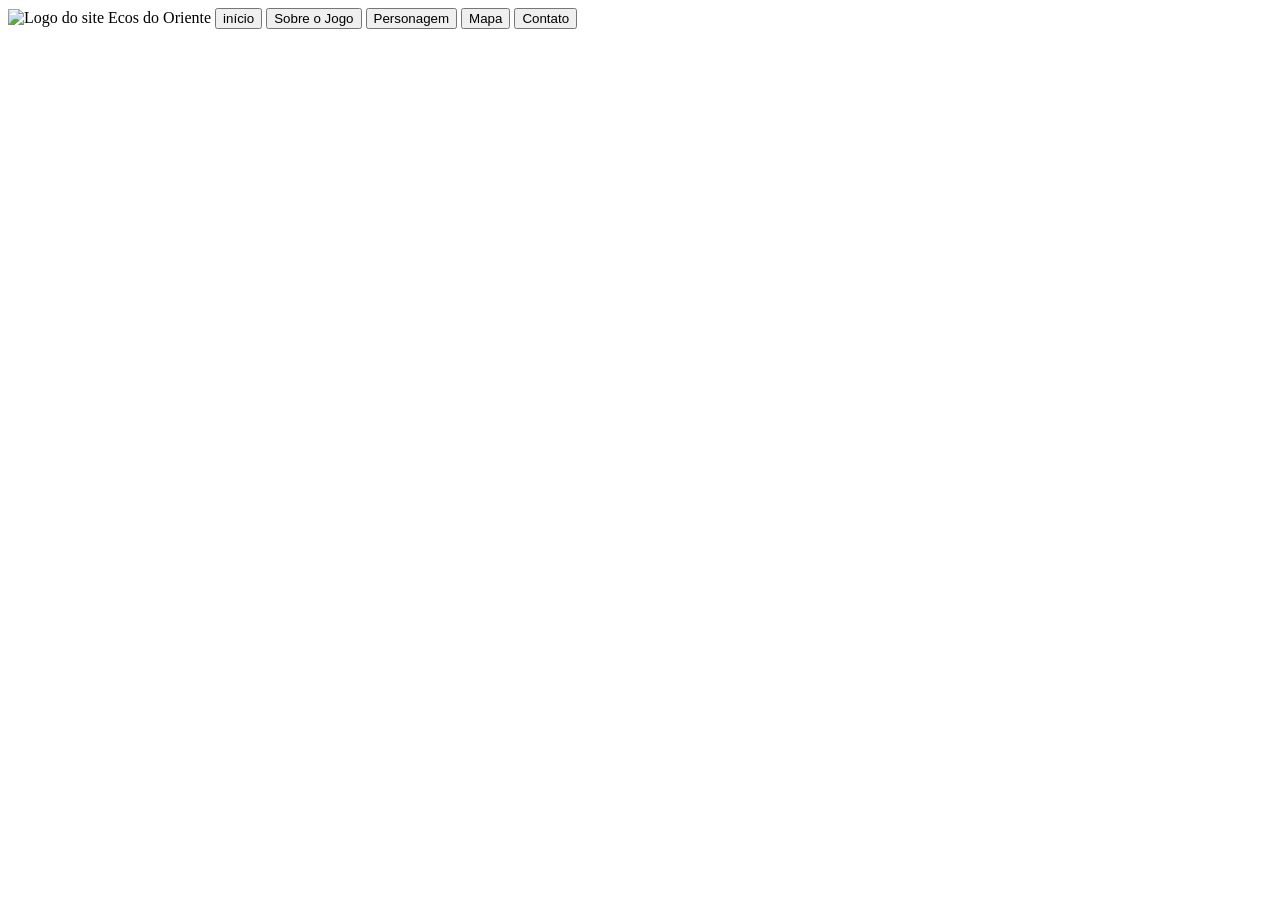
==== index.html @ e4be95c1 "rascunho" ====
<!DOCTYPE html>
<html lang="pt-br">
<head>
    <meta charset="UTF-8">
    <meta name="viewport" content="width=device-width, initial-scale=1.0">
    <title>Ecos do Oriente</title>
</head>
<body>
    <header>
        <img src="img/logo.png" alt="Logo do site Ecos do Oriente">
        <button>início</button>
        <button>Sobre o Jogo</button>
        <button>Personagem</button>
        <button>Mapa</button>
        <button>Contato</button>
    </header>
</body>
</html>
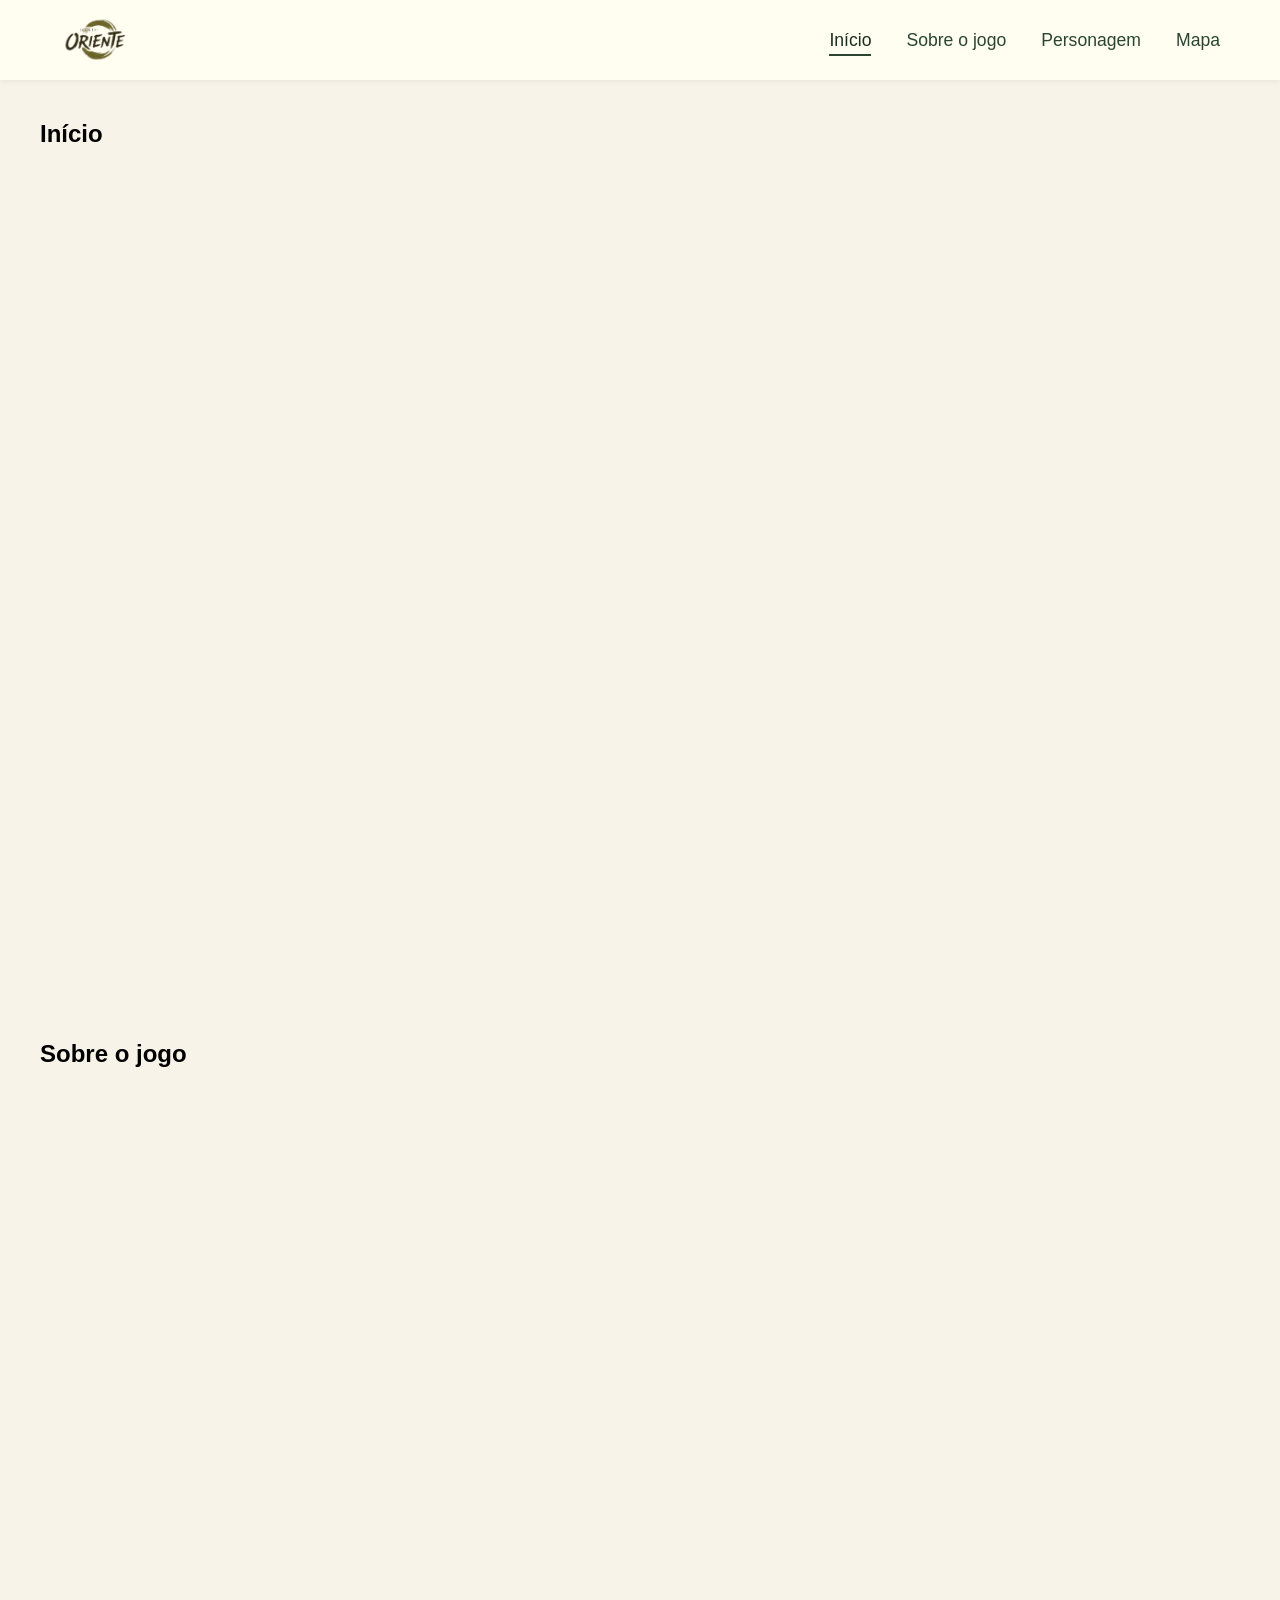
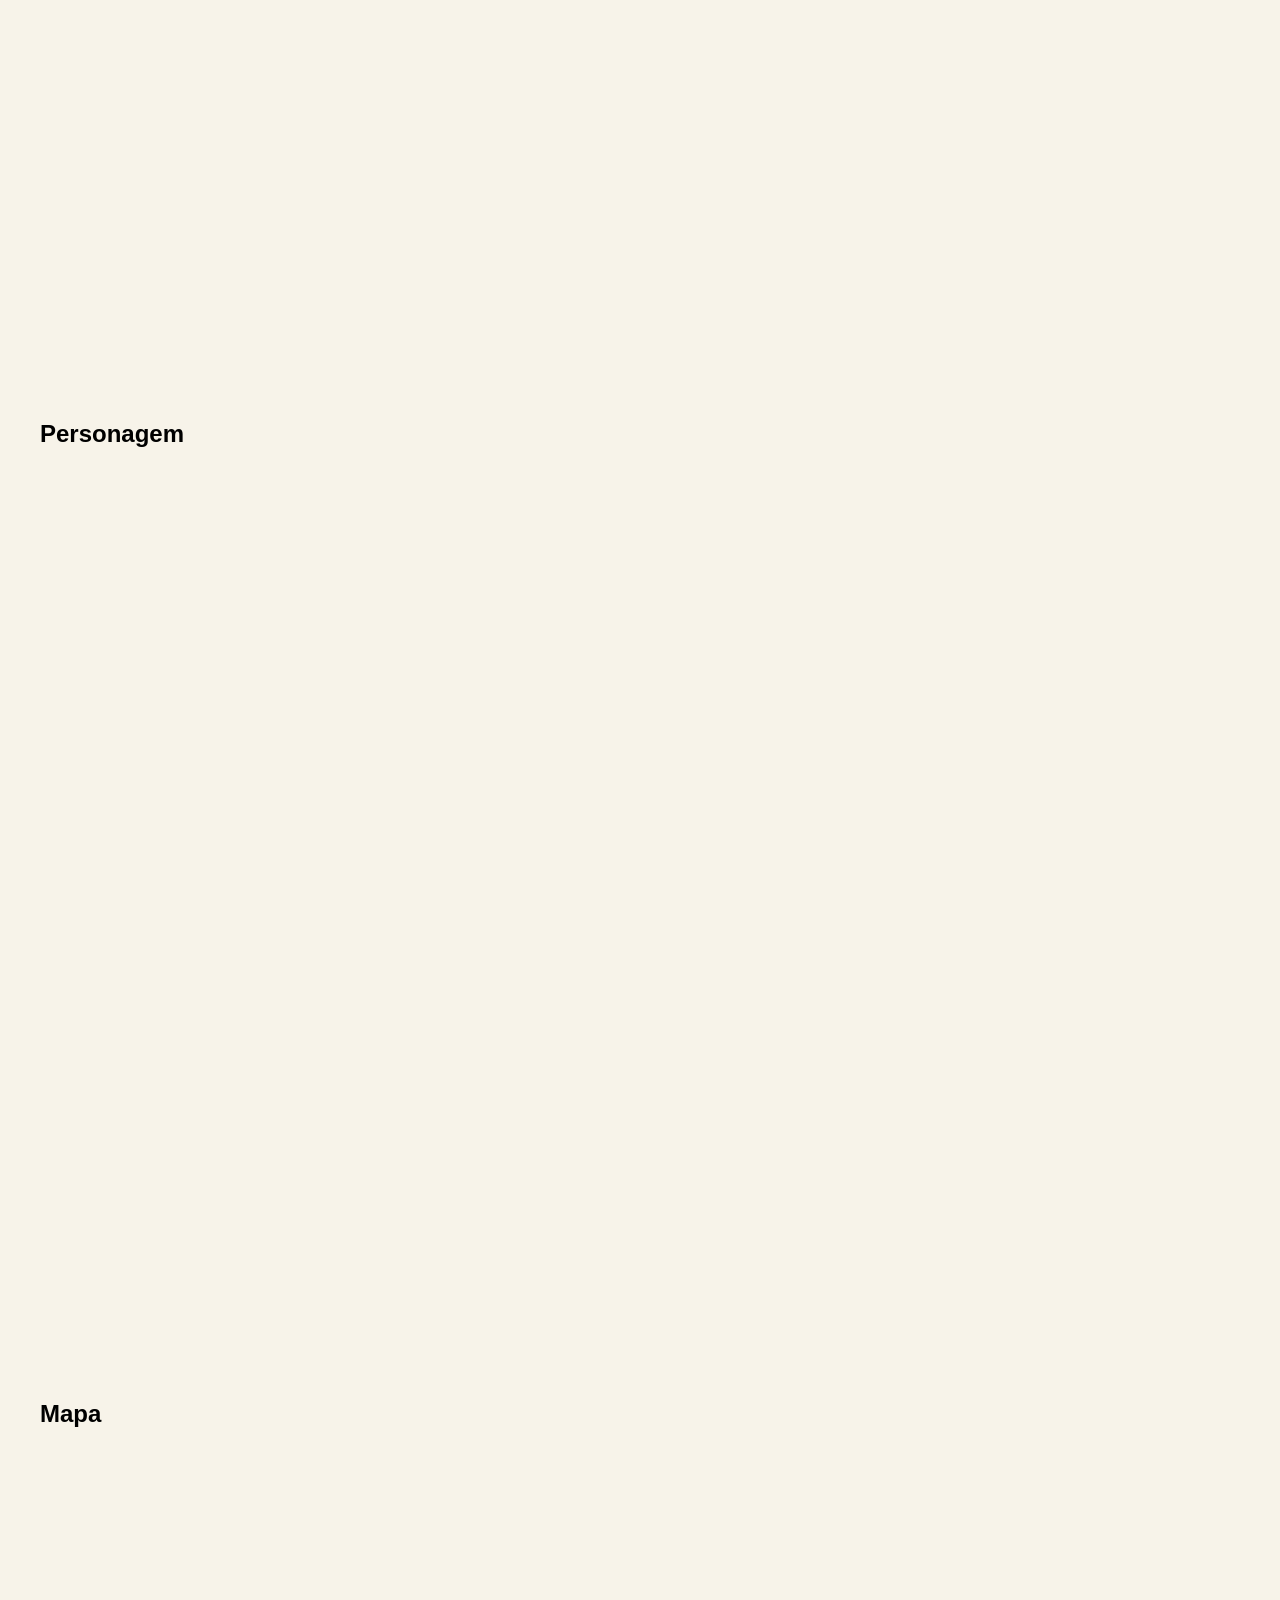
==== commit 6038047e: "base" ====
--- a/index.html
+++ b/index.html
@@ -4,15 +4,46 @@
     <meta charset="UTF-8">
     <meta name="viewport" content="width=device-width, initial-scale=1.0">
     <title>Ecos do Oriente</title>
+    <link rel="stylesheet" href="style.css">
+    <link rel="icon" href="img/logo.png" type="image/png">
 </head>
 <body>
-    <header>
-        <img src="img/logo.png" alt="Logo do site Ecos do Oriente">
-        <button>início</button>
-        <button>Sobre o Jogo</button>
-        <button>Personagem</button>
-        <button>Mapa</button>
-        <button>Contato</button>
-    </header>
+    <header class="navbar">
+        <div class="logo">
+          <img src="img/logo.png" alt="Logótipo Ecos do Oriente">
+        </div>
+        
+        <!-- <nav> indica aos motores de busca que esta área contém as ligações de navegação do site -->
+        <nav>
+          <ul class="nav-links">
+            <!--href aponta diretamente para a <section> que tem o id="inicio" -->
+            <li><a href="#inicio" class="active">Início</a></li>
+            <li><a href="#sobre">Sobre o jogo</a></li>
+            <li><a href="#personagem">Personagem</a></li>
+            <li><a href="#mapa">Mapa</a></li>
+    
+          </ul>
+        </nav>
+    
+      </header>
+      <!--Início-->
+      <section id="inicio" class="section">
+        <h1>Início</h1>
+      </section>
+    
+      <!-- Sobre -->
+      <section id="sobre" class="section">
+        <h2>Sobre o jogo</h2>
+      </section>
+    
+      <!-- Personagem -->
+      <section id="personagem" class="section">
+        <h2>Personagem</h2>
+      </section>
+    
+      <!-- Mapa-->
+      <section id="mapa" class="section">
+        <h2>Mapa</h2>
+      </section>
 </body>
 </html>
--- a/style.css
+++ b/style.css
@@ -0,0 +1,66 @@
+
+html {
+    scroll-behavior: smooth;
+    font-family: Arial, sans-serif;
+  }
+  
+  body {
+    margin: 0;
+    padding: 0;
+    background-color: #f7f3e9;
+  }
+  h1{
+    margin-top: 5rem;
+  }
+  
+  
+  .navbar {
+    position: fixed;
+    top: 0;
+    left: 0;
+    width: 100%;
+    height: 80px;
+    background-color: #fffef0;
+    display: flex;
+    justify-content: space-between;
+    align-items: center;
+    padding: 0 60px;
+    box-sizing: border-box;
+    z-index: 1000;
+    box-shadow: 0 2px 5px rgba(0, 0, 0, 0.05);
+  }
+
+  .logo img {
+    height: 50px;
+    display: block;
+  }
+  
+  .nav-links {
+    list-style: none;
+    display: flex;
+    gap: 35px;
+    margin: 0;
+    padding: 0;
+  }
+
+  .nav-links a {
+    text-decoration: none;
+    color: #2b4533;
+    font-size: 1.1rem;
+    font-weight: 500;
+    padding-bottom: 4px;
+    transition: color 0.2s, border-bottom 0.2s;
+  }
+  
+
+  .nav-links a:hover,
+  .nav-links a.active {
+    color: #1a2d21;
+    border-bottom: 2px solid #2b4533;
+  }
+  
+  .section {
+    min-height: 100vh;
+    padding: 40px;
+    scroll-margin-top: 80px; 
+  }
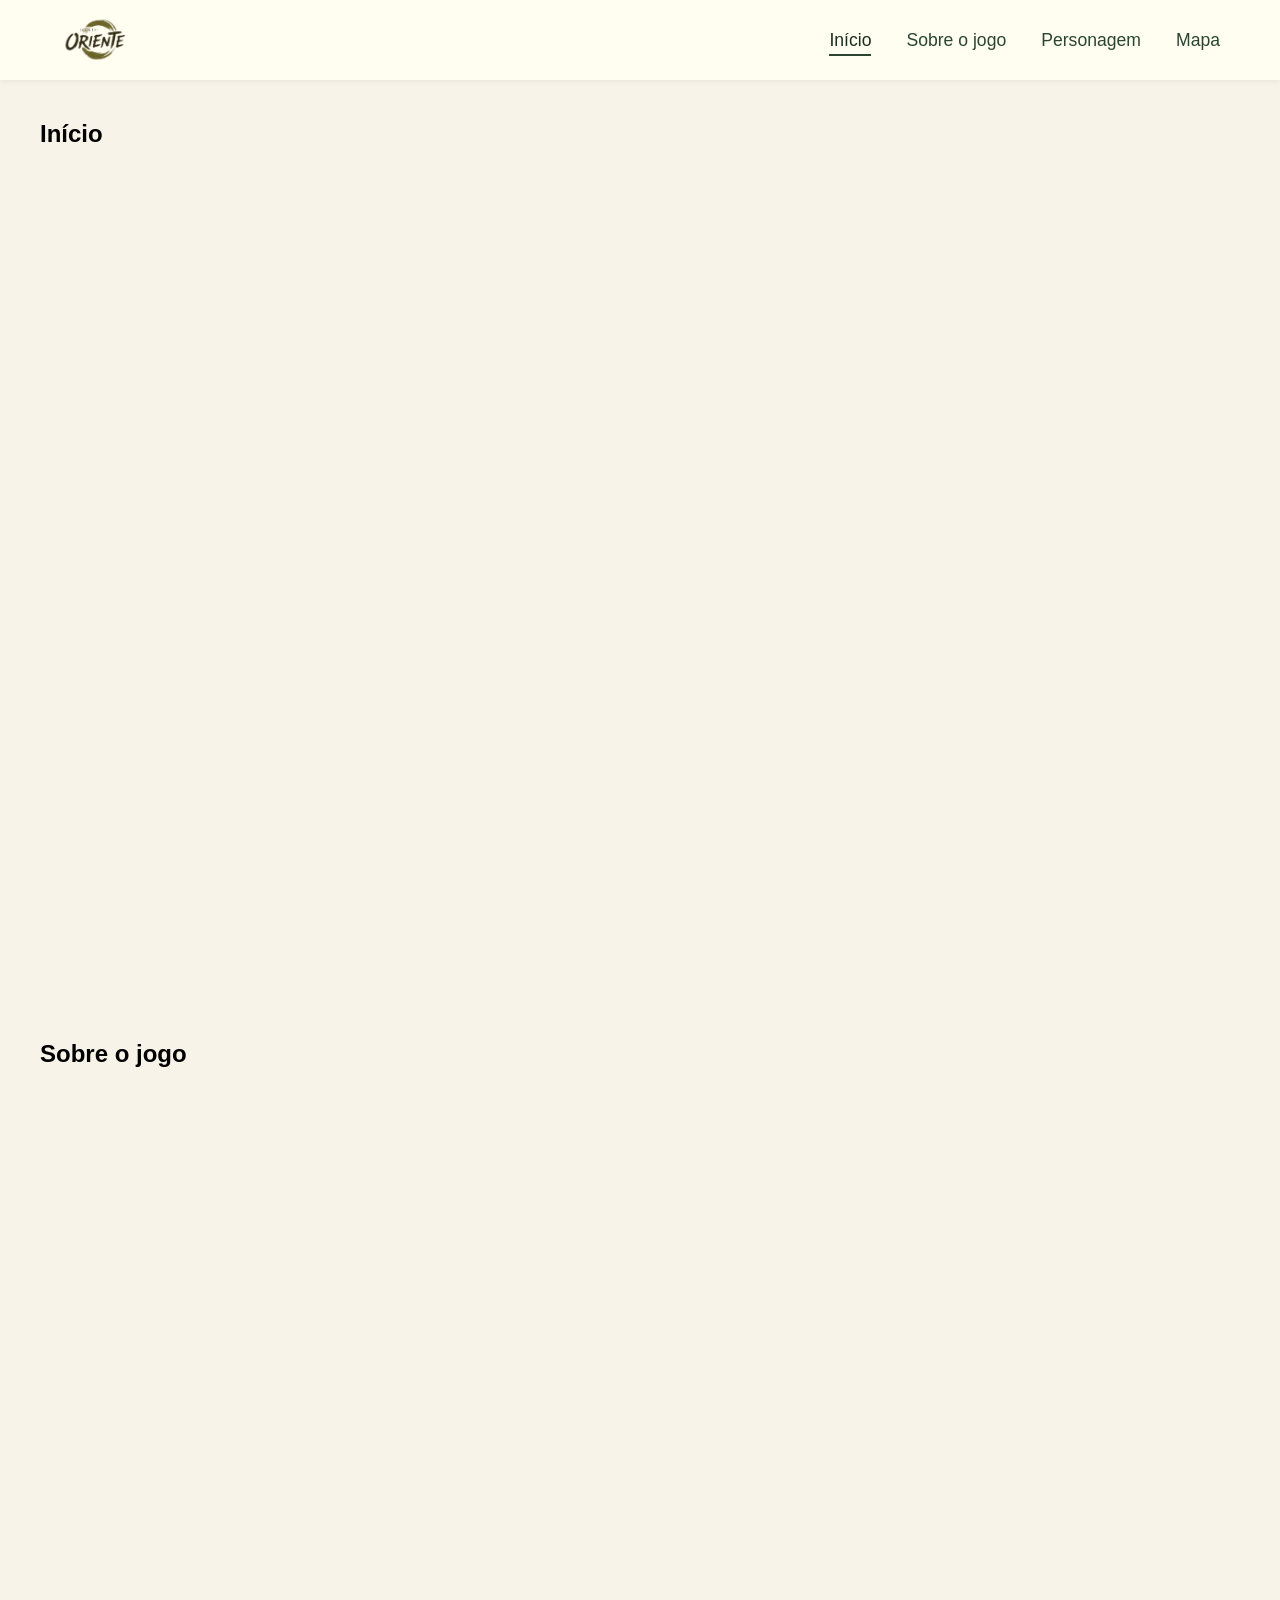
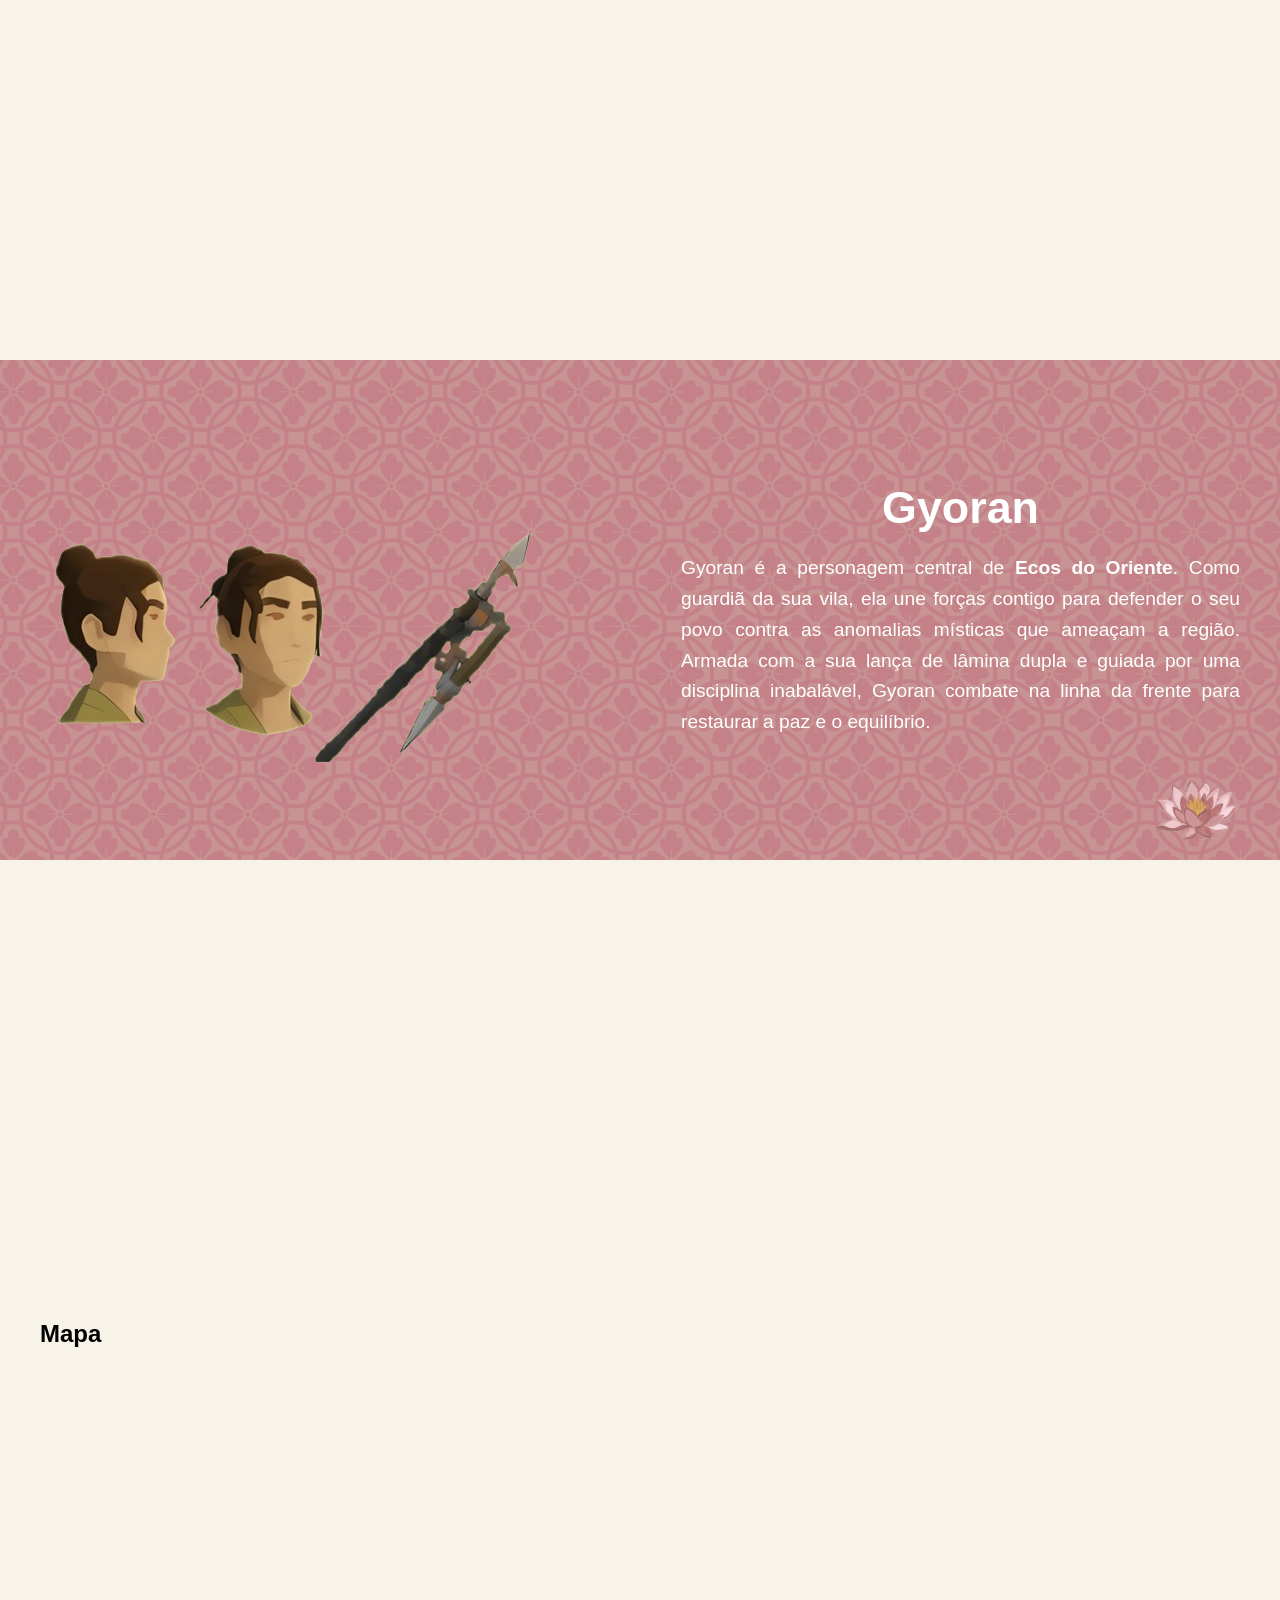
==== commit 562746a7: "personagem" ====
--- a/index.html
+++ b/index.html
@@ -35,11 +35,25 @@
       <section id="sobre" class="section">
         <h2>Sobre o jogo</h2>
       </section>
-    
-      <!-- Personagem -->
-      <section id="personagem" class="section">
-        <h2>Personagem</h2>
-      </section>
+
+        <!-- Personagem -->
+        <section id="personagem" class="section">
+            <div id="imgFundoP">
+            <!-- Imagem da personagem à esquerda -->
+            <img class="img-personagem" src="img/personagem-variacao.png" alt="Variações personagem">
+            
+            <!-- Bloco de texto central -->
+            <div class="texto-container">
+                <h2>Gyoran</h2>
+                <p>
+                Gyoran é a personagem central de <strong>Ecos do Oriente</strong>. Como guardiã da sua vila, ela une forças contigo para defender o seu povo contra as anomalias místicas que ameaçam a região. Armada com a sua lança de lâmina dupla e guiada por uma disciplina inabalável, Gyoran combate na linha da frente para restaurar a paz e o equilíbrio.
+                </p>
+            </div>
+        
+            <!-- Detalhe decorativo -->
+            <img class="img-flor" src="img/flor.png" alt="Flor detalhe">
+            </div>
+        </section>
     
       <!-- Mapa-->
       <section id="mapa" class="section">
--- a/style.css
+++ b/style.css
@@ -63,4 +63,63 @@
     min-height: 100vh;
     padding: 40px;
     scroll-margin-top: 80px; 
-  }+  }
+ /* Zero o padding na seção para encostar o fundo nas bordas da tela */
+#personagem.section {
+    padding: 0;
+  }
+  
+  /* Fundo rosa e alinhamento Flexbox */
+  #imgFundoP {
+    position: relative;
+    display: flex;
+    align-items: center;
+    justify-content: center;
+    gap: 40px;
+    width: 100%;
+    min-height: 500px;
+    background-image: url('img/fundo-Personagem.png');
+    background-size: cover;
+    background-position: center;
+    background-repeat: no-repeat;
+    box-sizing: border-box;
+    padding: 40px;
+    color: #ffffff;
+  }
+  
+  /* Imagem da personagem */
+  .img-personagem {
+    max-height: 400px;
+    width: auto;
+  }
+  
+  /* Container de texto */
+  .texto-container {
+    max-width: 650px;
+    text-align: center;
+  }
+  
+  .texto-container h2 {
+    font-size: 2.8rem;
+    font-weight: bold;
+    color: #ffffff;
+    margin-top: 0;
+    margin-bottom: 20px;
+  }
+  
+/* Estilo do parágrafo justificado */
+.texto-container p {
+    text-align: justify;       /* Justifica o texto */
+    font-size: 1.2rem;          /* Tamanho da fonte */
+    line-height: 1.6;           /* Espaçamento entre as linhas */
+    color: #ffffff;             /* Cor do texto em branco */
+    margin: 0;
+  }
+  
+  /* Imagem da flor posicionada no canto */
+  .img-flor {
+    position: absolute;
+    bottom: 20px;
+    right: 40px;
+    height: 60px;
+  }
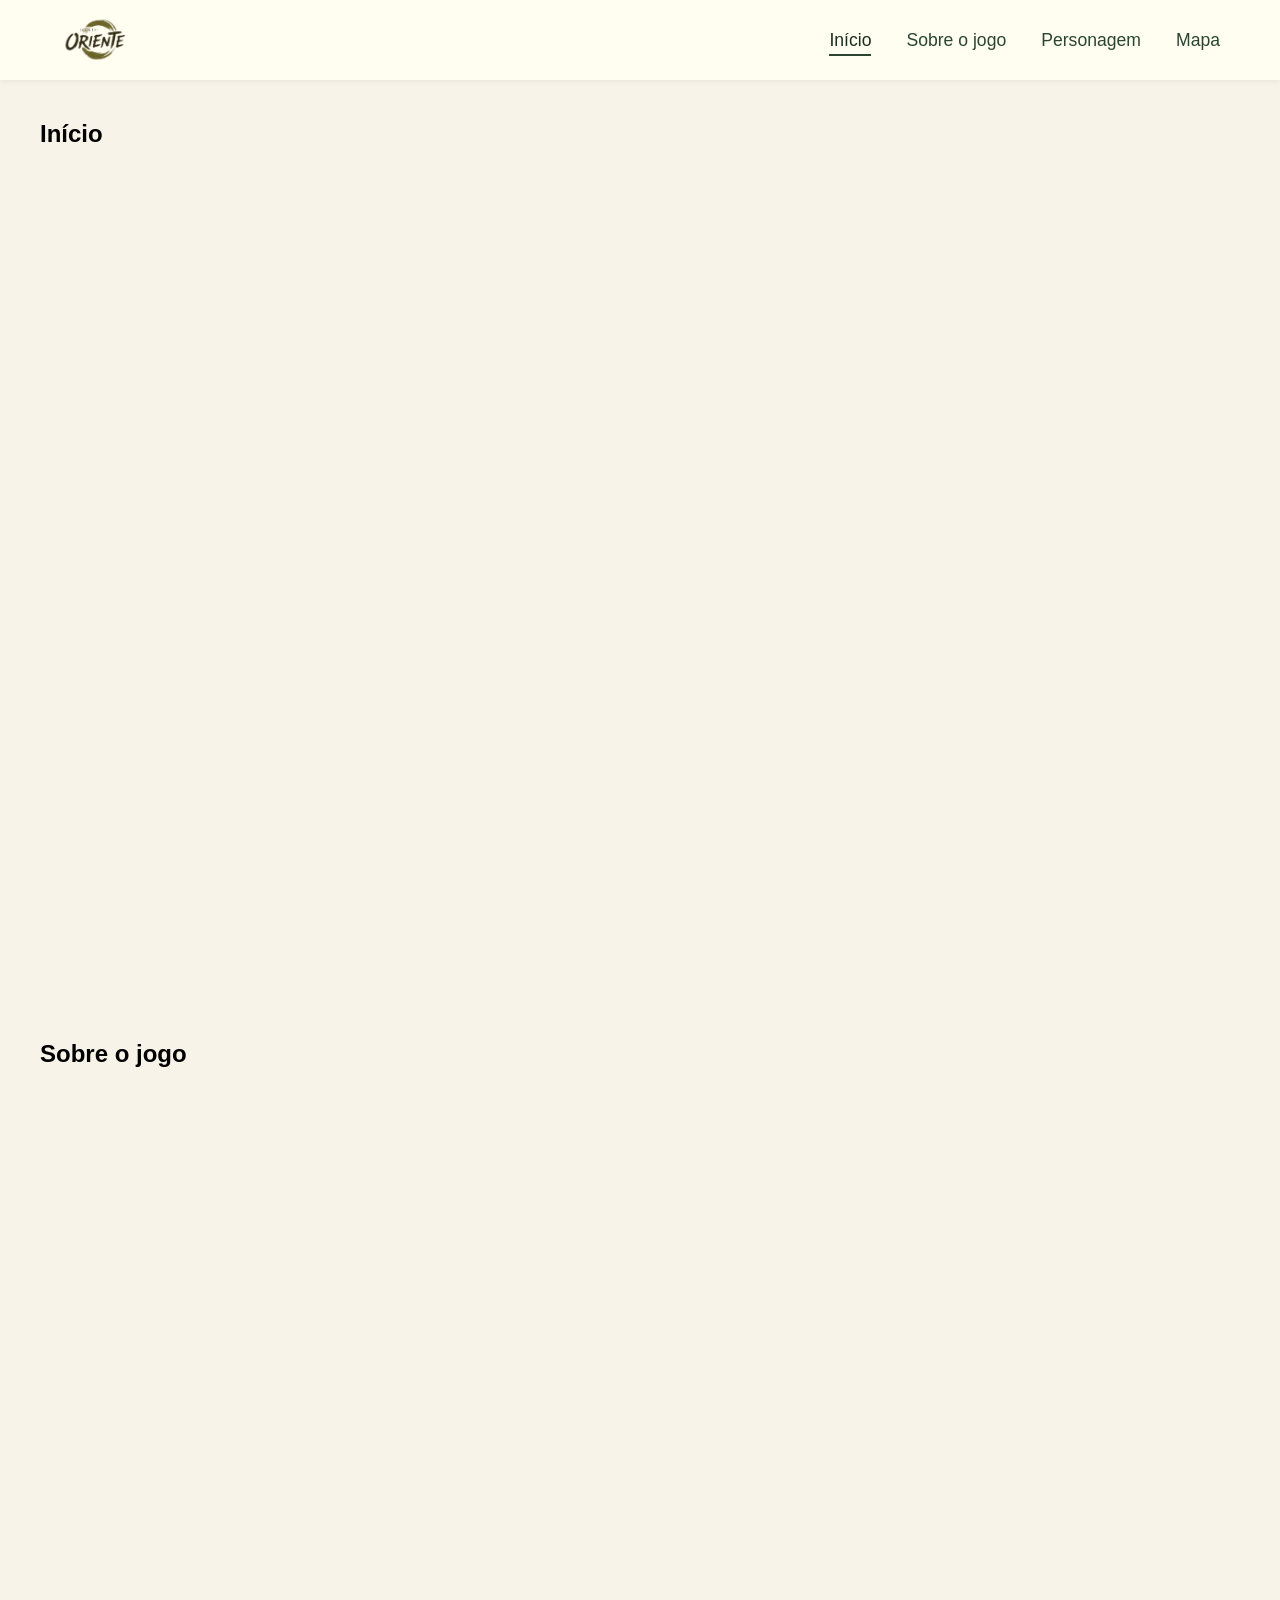
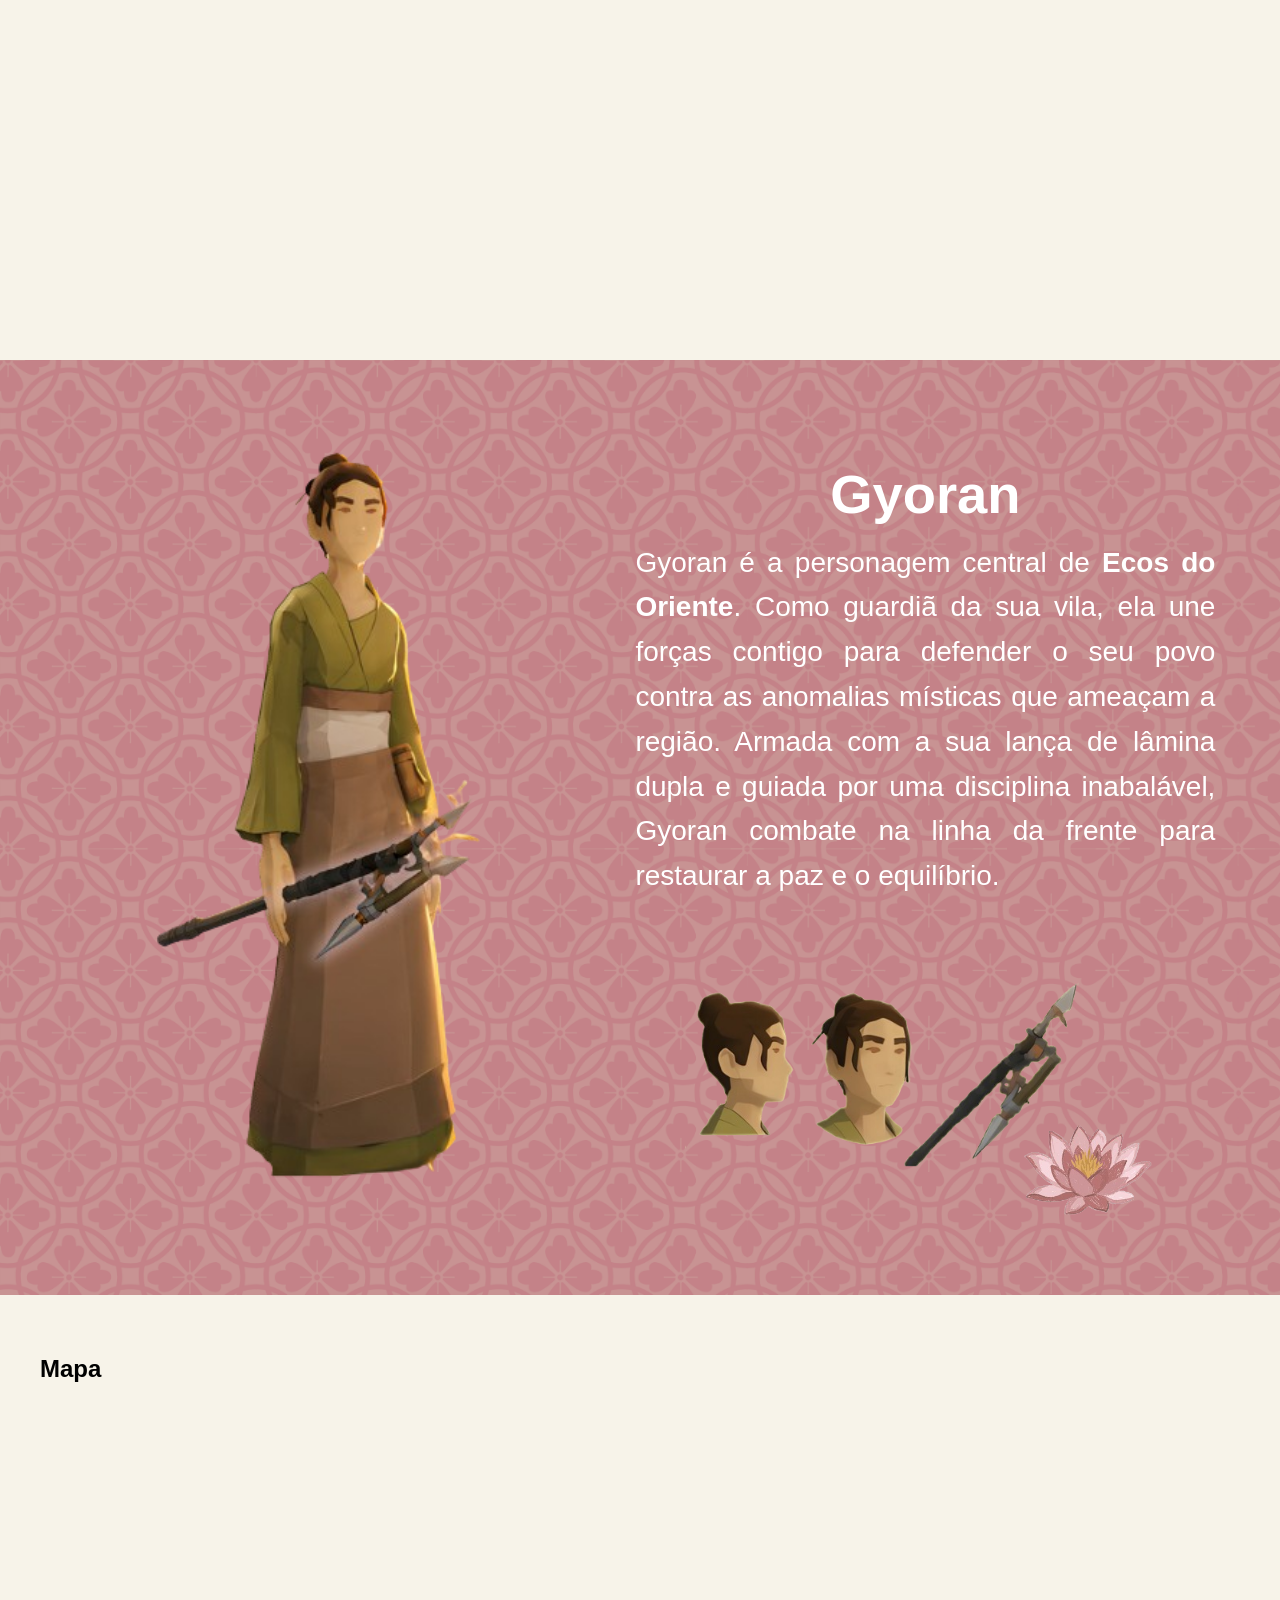
==== commit 62e1a930: "Parte dos personagens finalizada" ====
--- a/index.html
+++ b/index.html
@@ -39,18 +39,21 @@
         <!-- Personagem -->
         <section id="personagem" class="section">
             <div id="imgFundoP">
-            <!-- Imagem da personagem à esquerda -->
-            <img class="img-personagem" src="img/personagem-variacao.png" alt="Variações personagem">
-            
-            <!-- Bloco de texto central -->
+            <!-- 1. Imagem de corpo inteiro à esquerda (substitua o src se o nome do ficheiro for outro) -->
+            <img class="img-personagem-principal" src="img/personagem-corpo.png" alt="Gyoran">
+        
+            <!-- 2. Bloco de conteúdo central (Título + Parágrafo + Variações) -->
             <div class="texto-container">
                 <h2>Gyoran</h2>
                 <p>
                 Gyoran é a personagem central de <strong>Ecos do Oriente</strong>. Como guardiã da sua vila, ela une forças contigo para defender o seu povo contra as anomalias místicas que ameaçam a região. Armada com a sua lança de lâmina dupla e guiada por uma disciplina inabalável, Gyoran combate na linha da frente para restaurar a paz e o equilíbrio.
                 </p>
+                
+                <!-- Imagem das variações/armas posicionada abaixo do parágrafo -->
+                <img class="img-variacoes" src="img/personagem-variacao.png" alt="Variações e armas">
             </div>
         
-            <!-- Detalhe decorativo -->
+            <!-- 3. Flor decorativa no canto inferior direito -->
             <img class="img-flor" src="img/flor.png" alt="Flor detalhe">
             </div>
         </section>
--- a/style.css
+++ b/style.css
@@ -64,62 +64,73 @@
     padding: 40px;
     scroll-margin-top: 80px; 
   }
- /* Zero o padding na seção para encostar o fundo nas bordas da tela */
+/* Zero o padding na seção para encostar o fundo nas bordas do ecrã */
 #personagem.section {
     padding: 0;
   }
   
-  /* Fundo rosa e alinhamento Flexbox */
+  /* Fundo rosa e alinhamento central em Flexbox */
   #imgFundoP {
     position: relative;
     display: flex;
     align-items: center;
     justify-content: center;
-    gap: 40px;
+    gap: 50px;                    /* Espaço entre a personagem da esquerda e o texto */
     width: 100%;
-    min-height: 500px;
+    min-height: 550px;
     background-image: url('img/fundo-Personagem.png');
     background-size: cover;
     background-position: center;
     background-repeat: no-repeat;
     box-sizing: border-box;
-    padding: 40px;
+    padding: 15px 60px 40px 60px; /* Reduzimos de 40px para 15px no topo */
     color: #ffffff;
   }
   
-  /* Imagem da personagem */
-  .img-personagem {
-    max-height: 400px;
+  /* Imagem da personagem de corpo inteiro (à esquerda) */
+  .img-personagem-principal {
+    height: 55rem;                /* Ajuste a altura conforme necessário */
     width: auto;
+    object-fit: contain;
   }
   
-  /* Container de texto */
+  /* Bloco central de texto + imagens abaixo */
   .texto-container {
-    max-width: 650px;
+    display: flex;
+    flex-direction: column;
+    align-items: center;         /* Centraliza o título e a imagem de variações no eixo horizontal */
+    max-width: 580px;
+  }
+  
+  /* Título Gyoran */
+  .texto-container h2 {
+    font-size: 3.4rem;
+    font-weight: bold;
+    color: #ffffff;
+    margin: 0 0 15px 0;
     text-align: center;
   }
   
-  .texto-container h2 {
-    font-size: 2.8rem;
-    font-weight: bold;
+  /* Parágrafo de descrição justificado */
+  .texto-container p {
+    text-align: justify;         /* Alinha o texto de ponta a ponta */
+    font-size: 1.75rem;
+    line-height: 1.6;
     color: #ffffff;
-    margin-top: 0;
-    margin-bottom: 20px;
+    margin: 0 0 25px 0;
   }
   
-/* Estilo do parágrafo justificado */
-.texto-container p {
-    text-align: justify;       /* Justifica o texto */
-    font-size: 1.2rem;          /* Tamanho da fonte */
-    line-height: 1.6;           /* Espaçamento entre as linhas */
-    color: #ffffff;             /* Cor do texto em branco */
-    margin: 0;
+  /* Imagem com os rostos e arma (abaixo do texto) */
+  .img-variacoes {
+    max-width: 30rem;             /* Controla o tamanho das variações abaixo do texto */
+    height: auto;
   }
   
-  /* Imagem da flor posicionada no canto */
+  /* Flor posicionada no canto inferior direito */
   .img-flor {
     position: absolute;
-    bottom: 20px;
-    right: 40px;
-    height: 60px;
-  }
+    bottom: 80px; /* Aumentado (ex: de 25px para 80px) para subir a flor */
+    right: 8rem;
+    width: 8rem;
+    height: auto;
+  }
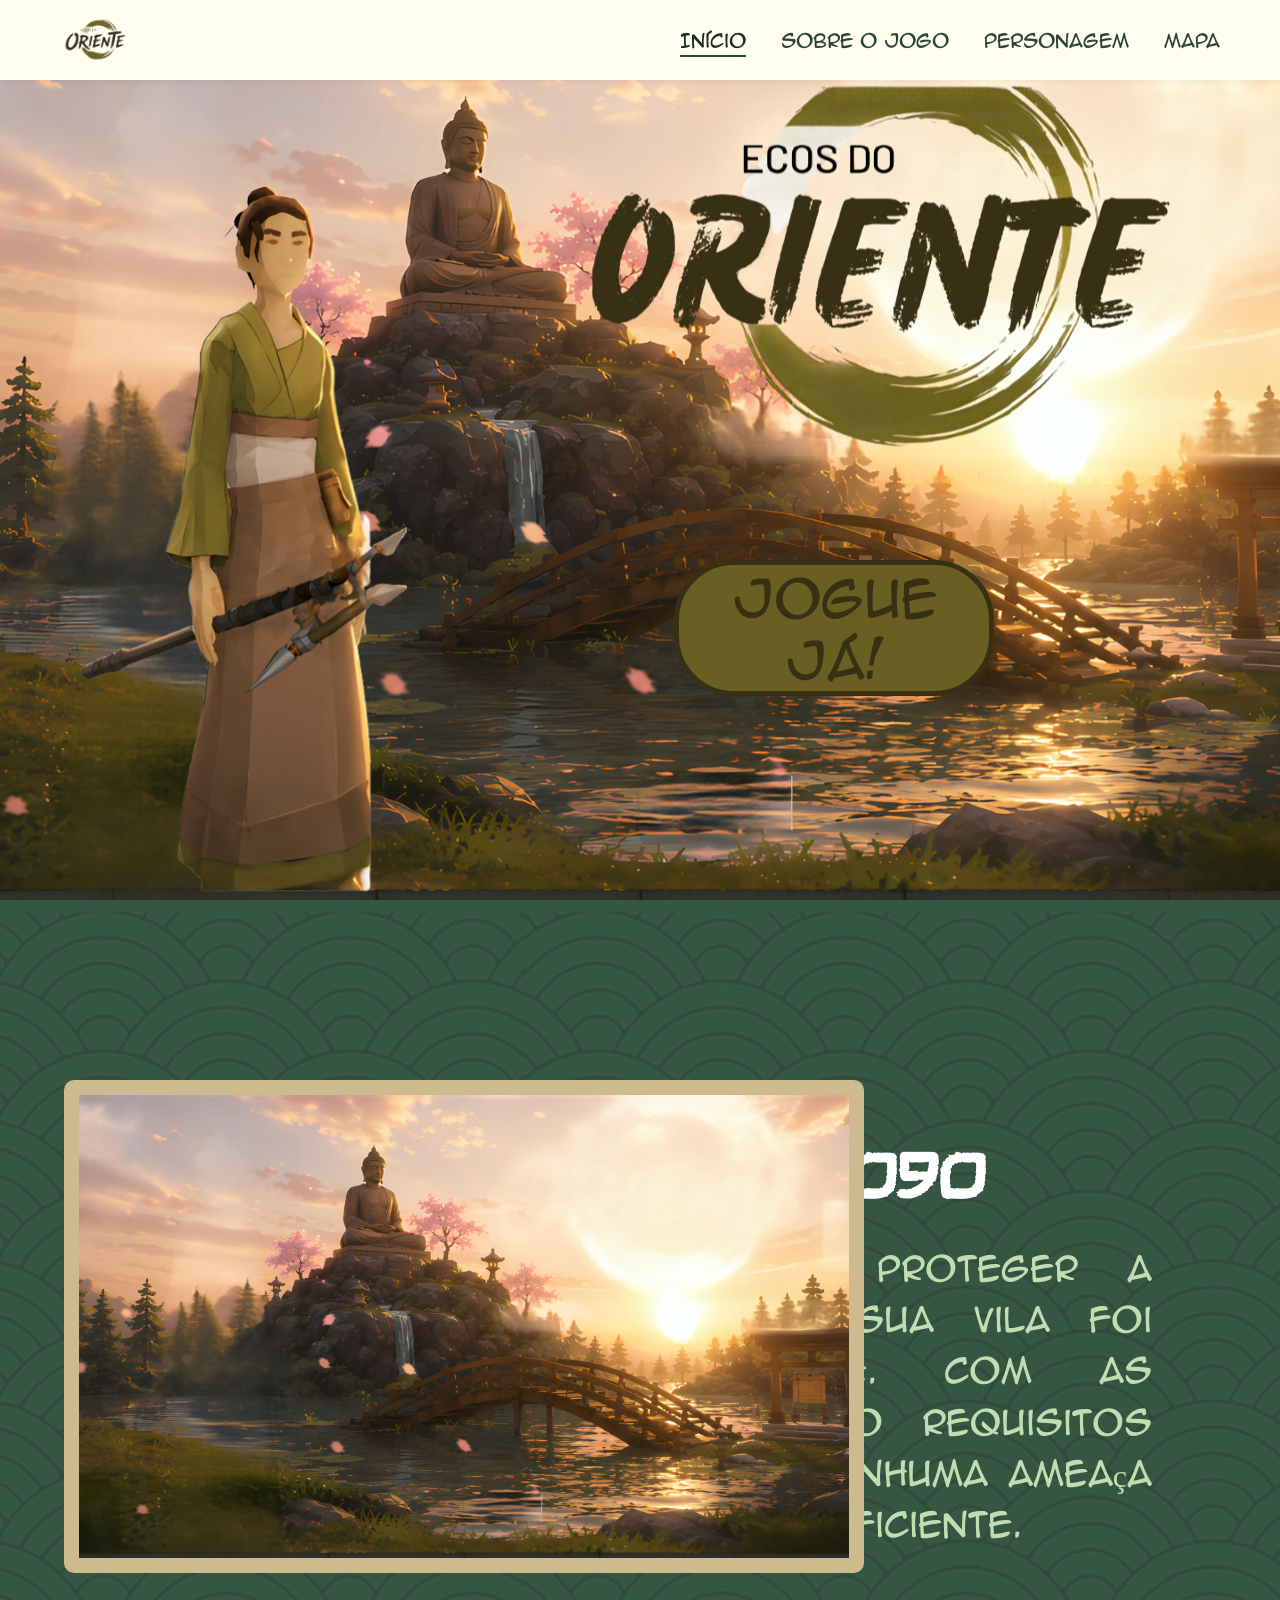
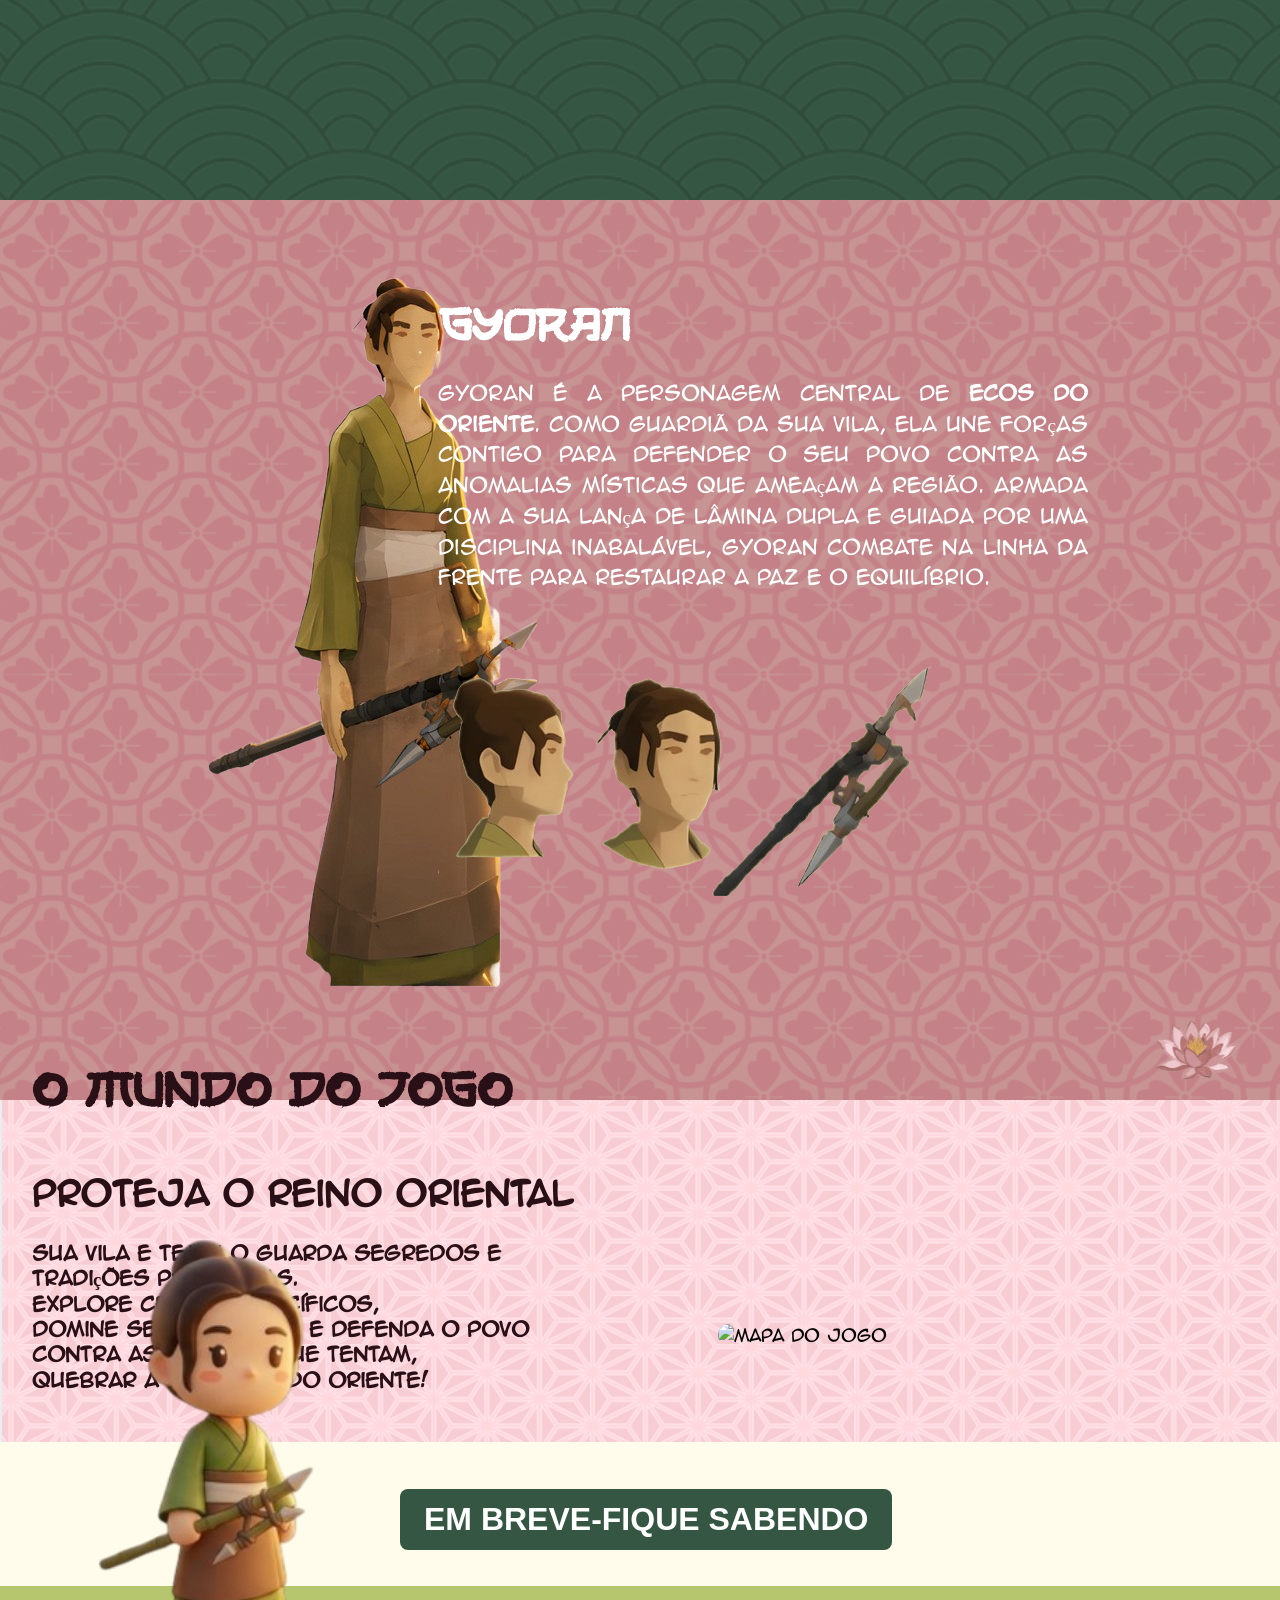
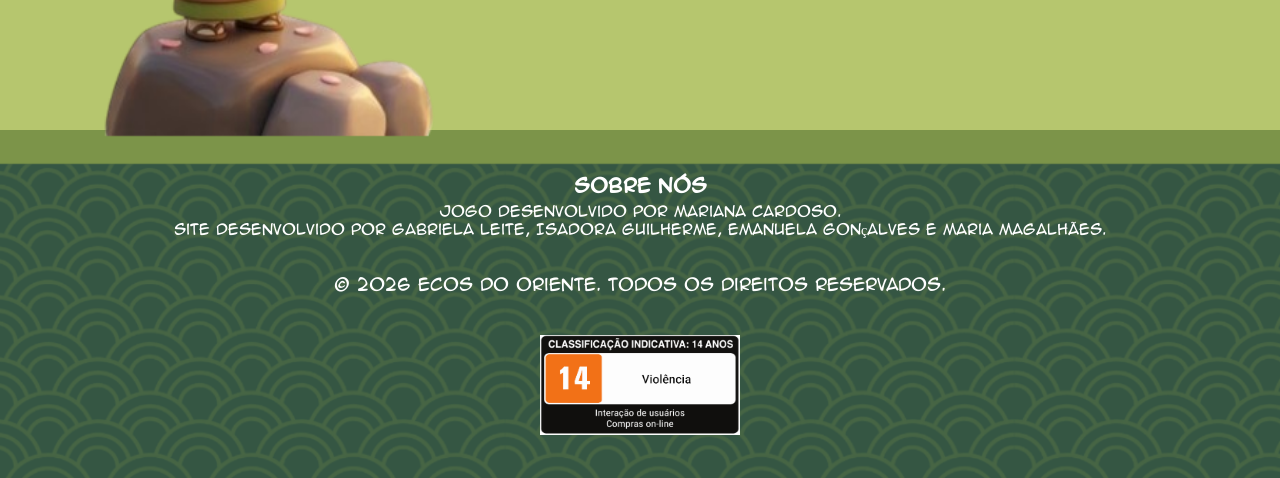
==== commit 7fbe1e40: "por favor vai senao ai jesus" ====
--- a/index.html
+++ b/index.html
@@ -12,7 +12,7 @@
         <div class="logo">
           <img src="img/logo.png" alt="Logótipo Ecos do Oriente">
         </div>
-        
+
         <!-- <nav> indica aos motores de busca que esta área contém as ligações de navegação do site -->
         <nav>
           <ul class="nav-links">
@@ -21,46 +21,111 @@
             <li><a href="#sobre">Sobre o jogo</a></li>
             <li><a href="#personagem">Personagem</a></li>
             <li><a href="#mapa">Mapa</a></li>
-    
+
           </ul>
         </nav>
-    
+
       </header>
       <!--Início-->
       <section id="inicio" class="section">
-        <h1>Início</h1>
+        <div class="carrossel"> <!--Primeiro bloco de conteúdo-->
+            <img id="fundoCarrossel" src="img/imagemcarrossel.png" alt="Imagem do carrossel">
+            <img id="Personagempng" src="img/personagemcarrossel.png" alt="Personagem">
+            <div id ="conectarlogobotao">
+                <img id="logopngCarrossel" src="img/logoCarrossel.png" alt="Mapa">
+                <a href="gremio.html"><button id="jogueja">Jogue já!</button></a>
+            </div>
+        </div>
+      </section>
+
+      <!-- Sobre -->
+      <section id="sobre" class="section">
+        <div class="sobre"> <!--Segundo bloco de conteúdo (sobre o jogo)-->
+            <div id="1primeiradivisao"> <!-- Divisão horizontal do primeiro bloco de conteúdo -->
+                <div id="primeiradivisaoesquerda"> <!-- Divisão vertical do primeiro bloco de conteúdo -->
+                    <h2>Sobre o Jogo</h2>
+                    <p>A missão de proteger a população da sua vila foi dada a você. Com as habilidades e o requisitos necessários, nenhuma ameaça são perigo o suficiente.</p>
+                </div>
+                <div id="primeiradivisaodireita"> 
+                    <img id="imagem.sobre" src="img/imagemcarrossel.png" alt="Imagem sobre o jogo">
+            </div>
+        </div>
       </section>
     
-      <!-- Sobre -->
-      <section id="sobre" class="section">
-        <h2>Sobre o jogo</h2>
-      </section>
-
+      <!-- Personagem -->
+      <section id="personagem" class="section">
         <!-- Personagem -->
         <section id="personagem" class="section">
             <div id="imgFundoP">
-            <!-- 1. Imagem de corpo inteiro à esquerda (substitua o src se o nome do ficheiro for outro) -->
-            <img class="img-personagem-principal" src="img/personagem-corpo.png" alt="Gyoran">
-        
-            <!-- 2. Bloco de conteúdo central (Título + Parágrafo + Variações) -->
+            <!-- Imagem da personagem à esquerda -->
+            
+            <img id= "personagemdamaria" src="img/personagemcarrossel.png" alt="Personagem" class="img-personagem-esquerda">
+            
+            <!-- Bloco de texto central -->
             <div class="texto-container">
                 <h2>Gyoran</h2>
                 <p>
                 Gyoran é a personagem central de <strong>Ecos do Oriente</strong>. Como guardiã da sua vila, ela une forças contigo para defender o seu povo contra as anomalias místicas que ameaçam a região. Armada com a sua lança de lâmina dupla e guiada por uma disciplina inabalável, Gyoran combate na linha da frente para restaurar a paz e o equilíbrio.
                 </p>
-                
-                <!-- Imagem das variações/armas posicionada abaixo do parágrafo -->
-                <img class="img-variacoes" src="img/personagem-variacao.png" alt="Variações e armas">
+                <img class="img-personagem" src="img/personagem-variacao.png" alt="Variações personagem">
             </div>
-        
-            <!-- 3. Flor decorativa no canto inferior direito -->
+            <!-- Detalhe decorativo -->
             <img class="img-flor" src="img/flor.png" alt="Flor detalhe">
             </div>
-        </section>
-    
+      </section>
+
       <!-- Mapa-->
       <section id="mapa" class="section">
-        <h2>Mapa</h2>
+        <div class="retangulo-topo">
+            <!-- Logo e Menu futuro -->
+        </div>
+    
+        <!-- Faixa Rosa com o conteúdo E a imagem juntas -->
+        <div class="faixa-rosa">
+            <div class="texto-rosa">
+                <h1>O MUNDO DO JOGO</h1>
+                <h2>Proteja o reino oriental</h2>
+                <h3>
+                    Sua vila e templo guarda segredos e tradições profundas.<br>
+                    Explore cenários pacíficos,<br>
+                    domine seus poderes e defenda o povo contra as ameaças que tentam,<br>
+                    quebrar a harmonia do Oriente!
+                </h3>
+            </div>
+    
+            <img src="img/mapa.jpg" alt="Mapa do Jogo" class="imagem-mapa">
+        </div>
+        
+        <!-- Faixa BRANCA (Apenas uma, com o botão e a personagem) -->
+        <div class="area-branca">
+            <a href="gremio.html"><button class="botao-saber">EM BREVE-FIQUE SABENDO</button></a>
+            <img src="img/personagem.png" alt="Personagem" class="imagem-personagem">
+        </div>
+    
+        <!-- Faixa Verde no fundo da página -->
+        <div class="retangulo-verde"></div>
       </section>
+
+      <footer class="rodape-fixo">
+        <!-- Imagem 1: Fundo -->
+        <img src="img/rodapeimg.png" alt="Fundo" class="img-fundo">
+   
+        <!-- Conteúdo sobreposto -->
+        <div class="camada-sobreposta">
+           
+            <!-- 1. Texto "SOBRE NÓS" (Topo) -->
+            <div class="textorodape">
+                <h3>SOBRE NÓS</h3>
+                <p>Jogo desenvolvido por Mariana Cardoso.
+                <br>Site desenvolvido por Gabriela Leite, Isadora Guilherme, Emanuela Gonçalves e Maria Magalhães.</p>
+            </div>
+  
+            <!-- 2. Texto de Direitos Reservados (Meio) -->
+  <p class="texto-direitos">© 2026 Ecos do Oriente. Todos os direitos reservados.</p>
+  
+  <!-- 3. Imagem de Classificação (Base) -->
+  <img src="img/idadeclassificacao.png" alt="Classificação indicativa" class="img-sobreposta">
+        </div>
+    </footer>
 </body>
 </html>
--- a/style.css
+++ b/style.css
@@ -1,19 +1,148 @@
+*, *::before, *::after {
+    box-sizing: border-box;
+  }
+
+@font-face {
+    font-family: 'fontTitulo';
+    src: url('fonts/Shikamaru.otf') format('woff2');
+    font-weight: normal;
+    font-style: normal;
+  }
+
+  @font-face {
+    font-family: 'fontCorpo';
+    src: url('fonts/animeace2_reg.ttf') format('woff2');
+    font-weight: normal;
+    font-style: normal;
+  }
+
+body {
+    margin: 0; 
+  padding: 0; 
+  background-color: #f7f3e9; 
+  font-family: 'fontCorpo';
+}
+
+
+/* gabi */
+.carrossel {
+    position: relative;
+    width: 100%;
+    height: 100vh;
+    overflow: hidden;
+    padding-top: 80px;
+}
+
+#inicio {
+    padding: 0;
+    min-height: auto;   /* o carrossel já define a altura */
+}
+
+#fundoCarrossel {
+    width: 100%;
+    height: 100%;
+    object-fit: cover;
+    position: absolute;
+    top: 0;
+    left: 0;
+    z-index: -1;
+}
+
+#Personagempng {
+    position: absolute;
+    bottom: 0;
+    left: 5%;
+    height: 80%;
+    object-fit: contain;
+    z-index: 1;
+    animation: emergir 1s ease-in-out;      
+}
+
+#conectarlogobotao {
+    position: absolute;     
+    right: 20%;              
+    top: 50%;               
+    transform: translateY(-50%);    
+    display: flex;
+    justify-content: center;  
+    align-items: center;      
+    width: 300px;
+    height: 60px;             
+    z-index: 2;               
+}
+
+#logopngCarrossel {      
+    transform: translateY(-50%);  
+    z-index: 2;
+    animation: emergir 1s ease-in-out;      
+}
+
+#jogueja {
+    position: absolute;    
+    top: 13rem;   
+    right: 10%;          
+    transform: translateY(-50%);  
+    z-index: 2;     
+    width: 20rem;
+    font-size: 3rem;
+    border-radius: 60px;
+
+    background-color: #695F22;
+    color:#373014;
+    border: 5px #373014 solid;
+    transition: background-color 0.3s ease, transform 0.3s ease;
+    animation: emergir-dps 2s ease-in-out;
+    font-family: fontCorpo  ;
+}
+
+
+
+#jogueja:hover {
+    background-color: #849927;
+  }
+
+@keyframes emergir {
+    0% {
+        opacity: 0;
+        transform: translateY(20px);
+    }
+    100% {
+        opacity: 1;
+        transform: translateY(-50);
+    }
+}
+
+@keyframes emergir-dps {
+    0% {
+        opacity: 0;
+        transform: translateY(20px);
+    }
+    50% {
+        opacity: 0;
+        transform: translateY(20px);
+    }
+    100% {
+        opacity: 1;
+        transform: translateY(-50);
+    }
+}
+
+  /* maria+ */
 
 html {
-    scroll-behavior: smooth;
-    font-family: Arial, sans-serif;
-  }
-  
-  body {
+    scroll-behavior: smooth; 
     margin: 0;
     padding: 0;
-    background-color: #f7f3e9;
-  }
+  }
+    
   h1{
     margin-top: 5rem;
   }
-  
-  
+
+  h2 {
+    font-family: fontTitulo;
+  }
+
   .navbar {
     position: fixed;
     top: 0;
@@ -34,7 +163,7 @@
     height: 50px;
     display: block;
   }
-  
+
   .nav-links {
     list-style: none;
     display: flex;
@@ -51,86 +180,353 @@
     padding-bottom: 4px;
     transition: color 0.2s, border-bottom 0.2s;
   }
-  
+
 
   .nav-links a:hover,
   .nav-links a.active {
     color: #1a2d21;
     border-bottom: 2px solid #2b4533;
   }
-  
+
   .section {
     min-height: 100vh;
     padding: 40px;
     scroll-margin-top: 80px; 
   }
-/* Zero o padding na seção para encostar o fundo nas bordas do ecrã */
+ /* Zero o padding na seção para encostar o fundo nas bordas da tela */
 #personagem.section {
     padding: 0;
   }
   
-  /* Fundo rosa e alinhamento central em Flexbox */
+  #personagem.section {
+    padding: 0;
+    min-height: auto;   /* adicione esta linha */
+}
+
+
+  /* Fundo rosa e alinhamento Flexbox */
   #imgFundoP {
     position: relative;
     display: flex;
     align-items: center;
     justify-content: center;
-    gap: 50px;                    /* Espaço entre a personagem da esquerda e o texto */
-    width: 100%;
-    min-height: 550px;
+    gap: 40px;
+    width: 100%;
+    min-height: 100vh;
+    min-height: 100vh;
     background-image: url('img/fundo-Personagem.png');
+    background-position: center;
+    background-repeat: repeat-y;
+    box-sizing: border-box;
+    padding: 40px;
+    color: #ffffff;
+  }
+  
+  /* Imagem da personagem */
+  .img-personagem {
+    max-height: 400px;
+    width: auto;
+
+    animation: subir ease-in-out;
+    animation-timeline: view();
+    animation-range: entry 0% cover 50%;
+  }
+  
+  /* Container de texto */
+  .texto-container {
+    position: absolute;     
+    max-width: 650px;
+    right: 15%;              
+    top: 10%; 
+
+    animation: subir ease-in-out;
+    animation-timeline: view();
+    animation-range: entry 0% cover 50%;
+  }
+  
+  #personagemdamaria {
+    position: absolute;     
+    max-width: 650px;
+    left: 15%;              
+    top: 8%; 
+
+    animation: subir ease-in-out;
+    animation-timeline: view();
+    animation-range: entry 0% cover 50%;
+  }
+
+  .texto-container h2 {
+    font-size: 2.8rem;
+    font-weight: bold;
+    color: #ffffff;
+    margin-top: 0;
+    margin-bottom: 20px;
+  }
+  
+/* Estilo do parágrafo justificado */
+.texto-container p {
+    text-align: justify;       /* Justifica o texto */
+    font-size: 1.2rem;          /* Tamanho da fonte */
+    line-height: 1.6;           /* Espaçamento entre as linhas */
+    color: #ffffff;             /* Cor do texto em branco */
+    margin: 0;
+  }
+  
+  /* Imagem da flor posicionada no canto */
+  .img-flor {
+    position: absolute;
+    bottom: 20px;
+    right: 40px;
+    height: 60px;
+  }
+
+
+  /* izzie */
+
+  /* O rodapé vira um contêiner de Grid */
+.rodape-fixo {
+    bottom: 0;
+    left: 0;
+    width: 100%;
+    z-index: 1000;
+    display: grid;
+    grid-template-areas: "sobrepor"; /* Define uma área única */
+    align-items: center;   /* Centraliza na vertical */
+    justify-items: center; /* Centraliza na horizontal */
+}
+
+/* Os dois filhos diretos vão ocupar EXATAMENTE a mesma área */
+.rodape-fixo > * {
+    grid-area: sobrepor;
+}
+
+/* 1. Imagem de fundo ajustada */
+.img-fundo {
+    width: 100%;
+    height: 100%;
+    object-fit: cover; /* Garante preenchimento do fundo */
+    display: block;
+}
+
+/* 2. Camada com o conteúdo por cima */
+.camada-sobreposta {
+    z-index: 2; /* Garante que fique por cima da imagem de fundo */
+    display: flex;
+    flex-direction: column; /* Organiza os elementos um abaixo do outro */
+    align-items: center;
+    justify-content: center;
+    color: #ffffff;
+    text-align: center;
+    padding: 10px;
+    gap: 30px; /* Adiciona espaçamento uniforme entre os itens */
+}
+
+/* Estilo do bloco SOBRE NÓS */
+.textorodape h3 {
+    margin: 0 0 5px 0;
+    font-size: 18px;
+    
+}
+
+.textorodape p {
+    margin: 0;
+    font-size: 14px;
+    line-height: 1.3;
+}
+
+/* Estilo do texto de direitos */
+.texto-direitos {
+    margin: 5px 0;
+    font-size: 16px;
+}
+
+/* 3. TAMANHO DA IMAGEM SOBREPOSTA (Abaixo de tudo) */
+.img-sobreposta {
+    width: 200px;
+    max-width: 200px;
+    height: 200px;
+    max-height: 100px;
+    margin-top: 5px; /* Espaço em relação ao texto acima */
+}
+
+/* emanula */
+
+#mapa {
+    padding: 0;
+    min-height: auto;   /* o carrossel já define a altura */
+}  
+  .faixa-rosa {
+    width: 100%;
+    background-color: #f7ccd3;
+    background-image: url('img/textura-rosa.png');
     background-size: cover;
     background-position: center;
-    background-repeat: no-repeat;
+    background-repeat: repeat;
+    padding: 2rem 2rem;
     box-sizing: border-box;
-    padding: 15px 60px 40px 60px; /* Reduzimos de 40px para 15px no topo */
+  
+    display: flex;
+    align-items: center;
+    justify-content: space-around;
+  }
+  
+  .texto-rosa {
+    margin-top: -10rem;
+    max-width: 50%;
+    color: rgb(41, 16, 22);
+
+    animation: subir ease-in-out;
+    animation-timeline: view(block 10% 0%)
+  }
+
+  .texto-rosa h2 {
+    font-family: fontCorpo;
+    font-size: 2rem;
+  }
+
+  .texto-rosa h1 {
+    font-family: fontTitulo;
+    font-size: 3rem;
+    margin-bottom: 3rem;
+  }
+  
+  .imagem-mapa {
+    width: 50rem;
+    height: auto;
+    border-radius: 1rem;
+    margin-top: 8rem;
+    margin-left: 6rem;
+
+    animation: subir ease-in-out;
+    animation-timeline: view();
+    animation-range: entry 0% cover 50%;
+  }
+  
+  .area-branca {
+    width: 100%;
+    background-color: #fffceb;
+    min-height: 9rem;
+    position: relative; /* Serve para prender a personagem aqui dentro */
+  }
+  
+  .botao-saber {
+    background-color: #355643;
     color: #ffffff;
-  }
-  
-  /* Imagem da personagem de corpo inteiro (à esquerda) */
-  .img-personagem-principal {
-    height: 55rem;                /* Ajuste a altura conforme necessário */
+    border: none;
+    padding: 12px 24px;
+    font-size: 2rem;
+    font-weight: bold;
+    border-radius: 8px;
+    cursor: pointer;
+    transition: background 0.3s;
+    margin-left: 25rem;
+    margin-top: 2.9rem;
+
+    animation: subir ease-in-out;
+    animation-timeline: view(block 10% 0%)
+  }
+  
+  .botao-saber:hover {
+    background-color: #9cb151;
+  }
+  
+  .imagem-personagem {
+    position: absolute;
+    bottom: -150px; 
+    left: 0;
+    height: 33rem;
     width: auto;
-    object-fit: contain;
-  }
-  
-  /* Bloco central de texto + imagens abaixo */
-  .texto-container {
-    display: flex;
-    flex-direction: column;
-    align-items: center;         /* Centraliza o título e a imagem de variações no eixo horizontal */
-    max-width: 580px;
-  }
-  
-  /* Título Gyoran */
-  .texto-container h2 {
-    font-size: 3.4rem;
+
+    animation: subir ease-in-out;
+    animation-timeline: view();
+    animation-range: entry 0% cover 50%;
+  }
+  
+  .retangulo-verde {
+    width: 100%;
+    height: 9rem;
+    background-color: #b6c66e;
+  }  
+
+
+  /* sobre */
+
+  #sobre.section {
+    padding: 0;
+    min-height: auto;   /* adicione esta linha */
+}
+
+
+  /* Fundo rosa e alinhamento Flexbox */
+  .sobre {
+    position: relative;
+    display: flex;
+    align-items: center;
+    justify-content: center;
+    gap: 10rem;
+    width: 100%;
+    min-height: 100vh;
+    min-height: 100vh;
+    background-image: url('img/fundo.sobre.png');
+    background-position: center;
+    background-repeat: repeat-y;
+    box-sizing: border-box;
+    padding: 40px;
+  }
+  
+  
+  /* Container de texto */
+  #primeiradivisaoesquerda {
+    position: absolute;     
+    max-width: 650px;
+    right: 10%;              
+    top: 25%; 
+
+    animation: subir ease-in-out;
+    animation-timeline: view();
+    animation-range: entry 0% cover 50%;
+  }
+
+  #primeiradivisaoesquerda h2 {
+    font-size: 4rem;
     font-weight: bold;
     color: #ffffff;
-    margin: 0 0 15px 0;
-    text-align: center;
-  }
-  
-  /* Parágrafo de descrição justificado */
-  .texto-container p {
-    text-align: justify;         /* Alinha o texto de ponta a ponta */
-    font-size: 1.75rem;
-    line-height: 1.6;
-    color: #ffffff;
-    margin: 0 0 25px 0;
-  }
-  
-  /* Imagem com os rostos e arma (abaixo do texto) */
-  .img-variacoes {
-    max-width: 30rem;             /* Controla o tamanho das variações abaixo do texto */
-    height: auto;
-  }
-  
-  /* Flor posicionada no canto inferior direito */
-  .img-flor {
-    position: absolute;
-    bottom: 80px; /* Aumentado (ex: de 25px para 80px) para subir a flor */
-    right: 8rem;
-    width: 8rem;
-    height: auto;
-  }+    margin-top: 0;
+    margin-bottom: 20px;
+  }
+  
+  #primeiradivisaoesquerda p {
+    text-align: justify;       /* Justifica o texto */
+    font-size: 2rem;          /* Tamanho da fonte */
+    line-height: 1.6;           /* Espaçamento entre as linhas */
+    color: #c1ddb1;             /* Cor do texto em branco */
+    margin: 0;
+  }
+
+  #primeiradivisaodireita > img{
+    position: absolute;     
+    max-width: 50rem;
+    left: 5%;              
+    top: 20%;
+    border-radius: 10px;
+    border: 15px #ceba8f solid;
+    animation: 0.5s subir ease-in-out;
+    animation-timeline: view();
+    animation-range: entry 0% cover 50%;
+  }
+
+
+
+
+  /* macumba */
+
+  @keyframes subir {
+    0% {
+        opacity: 0;
+        transform: translateY(50px);
+    }
+    100% {
+        opacity: 1;
+        transform: translateY(0);
+    }
+}
